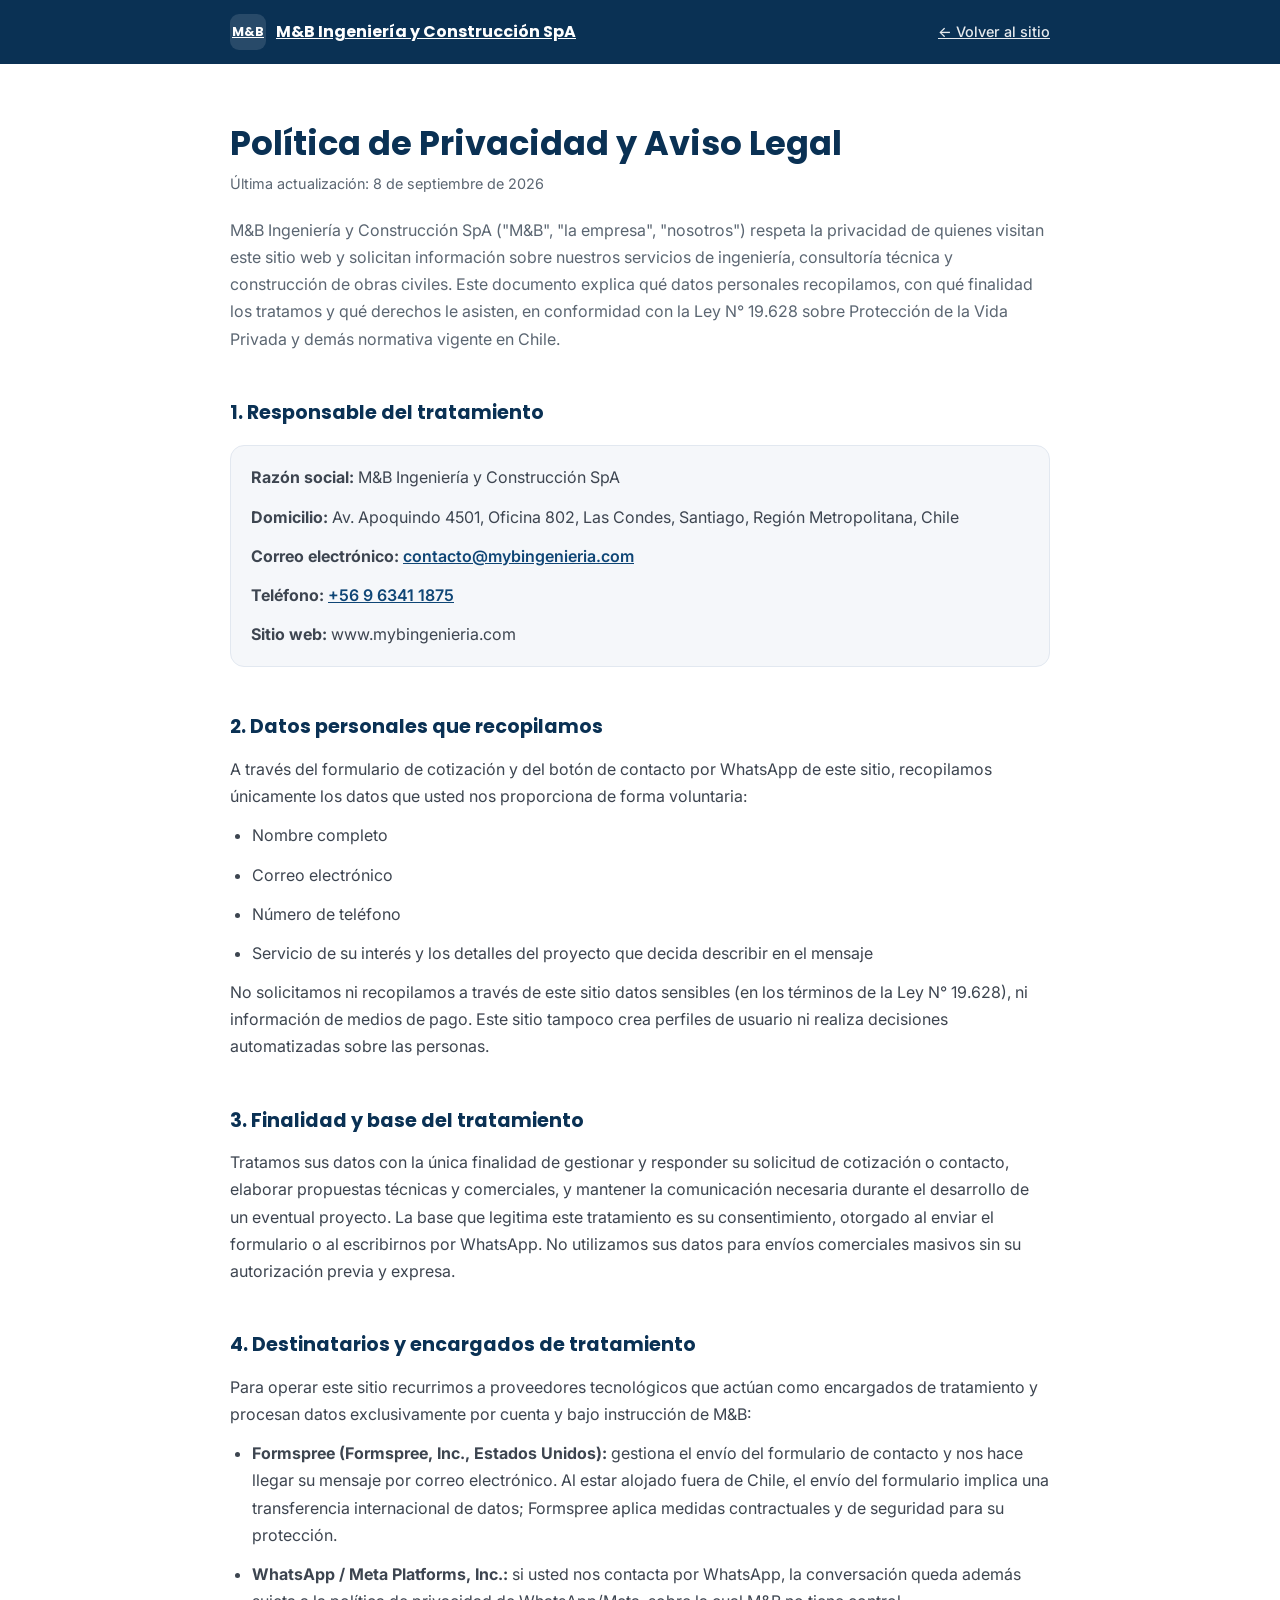
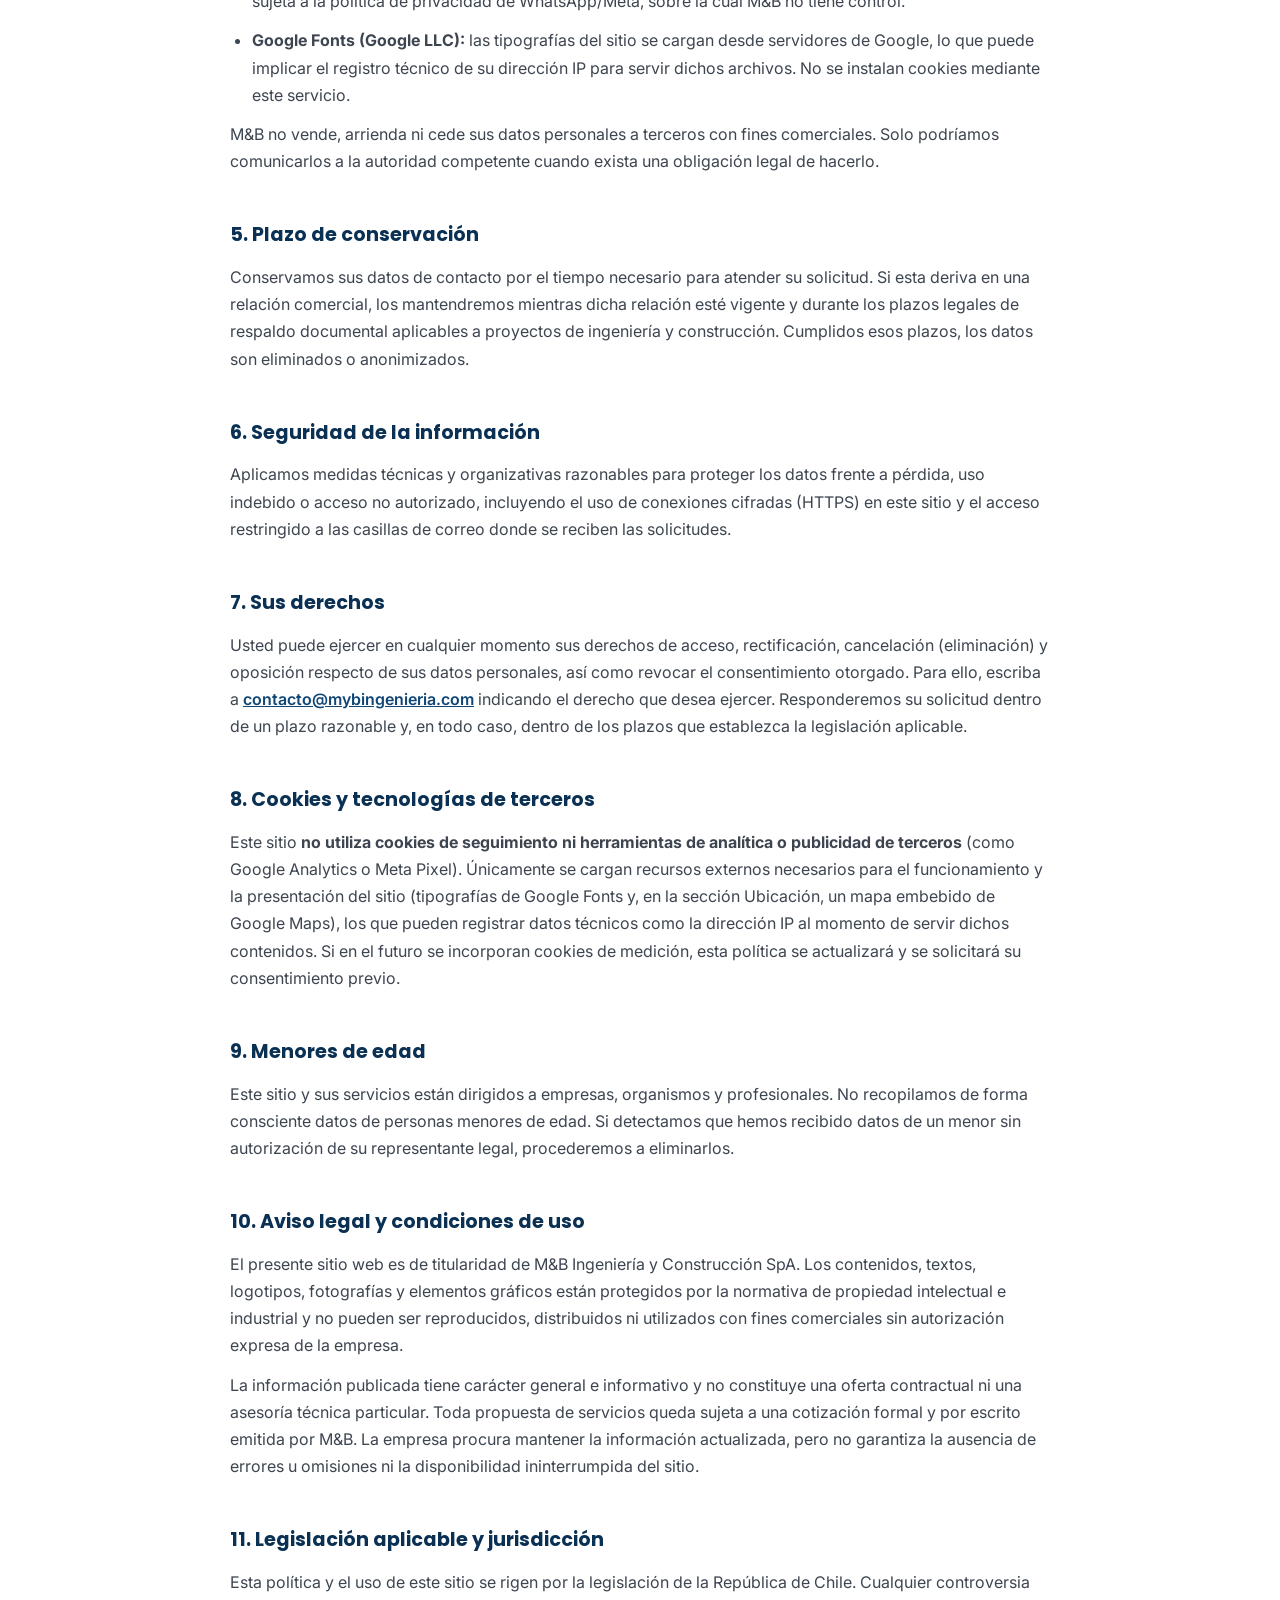
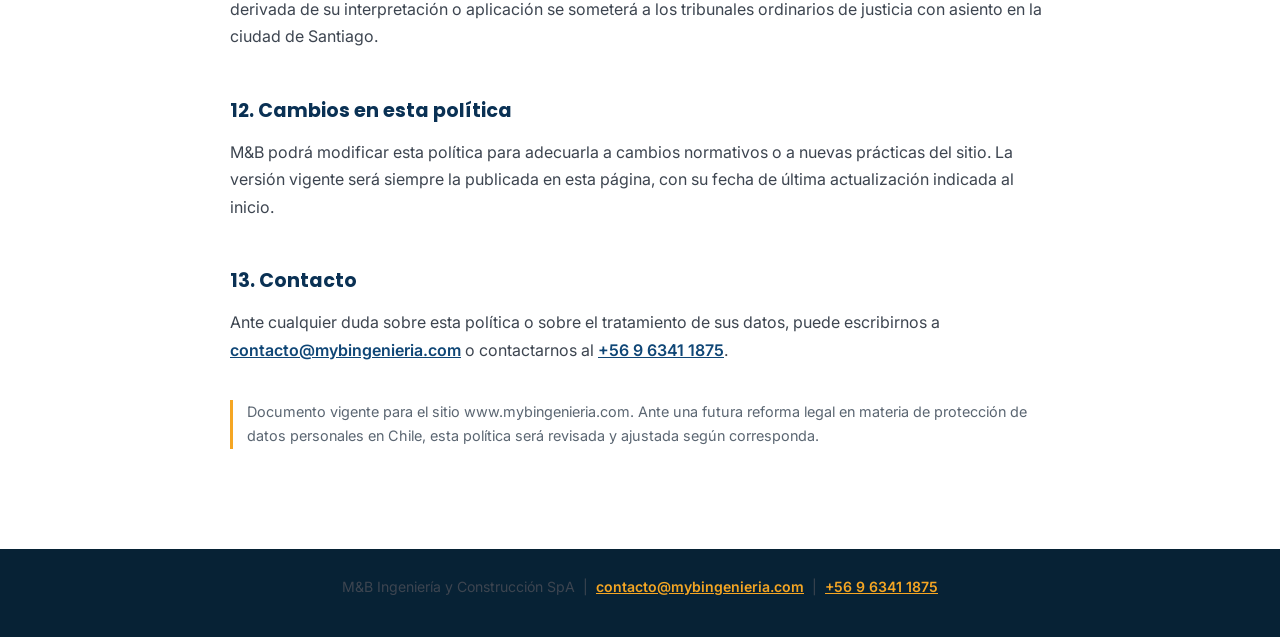
==== privacidad.html @ 041f3636 "feat: sitio web corporativo M&B Ingeniería y Construcción SpA Sitio estático mobile-first orientado " ====
<!DOCTYPE html>
<html lang="es-CL">
<head>
<meta charset="UTF-8">
<meta name="viewport" content="width=device-width, initial-scale=1.0">
<title>Política de Privacidad y Aviso Legal | M&amp;B Ingeniería y Construcción SpA</title>
<meta name="description" content="Política de privacidad, tratamiento de datos personales y aviso legal de M&amp;B Ingeniería y Construcción SpA, conforme a la Ley N° 19.628 de Chile.">
<meta name="robots" content="noindex, follow">
<meta name="theme-color" content="#0A3154">
<link rel="canonical" href="https://www.mybingenieria.com/privacidad.html">

<!-- Favicon (mismo que el sitio principal) -->
<link rel="icon" href="data:image/svg+xml,%3Csvg xmlns='http://www.w3.org/2000/svg' viewBox='0 0 64 64'%3E%3Crect width='64' height='64' rx='12' fill='%230A3154'/%3E%3Ctext x='50%25' y='50%25' dy='.1em' text-anchor='middle' dominant-baseline='middle' font-family='Montserrat,Arial,sans-serif' font-size='26' font-weight='700' fill='%23FFFFFF'%3EM%26B%3C/text%3E%3C/svg%3E">

<link rel="preconnect" href="https://fonts.googleapis.com">
<link rel="preconnect" href="https://fonts.gstatic.com" crossorigin>
<link href="https://fonts.googleapis.com/css2?family=Poppins:wght@600;700&family=Inter:wght@400;500;600&display=swap" rel="stylesheet">

<style>
  :root{
    --azul:#0A3154;--azul-900:#072235;--azul-700:#0F4676;
    --acento:#F5A623;--acento-600:#d98d0c;
    --gris-claro:#F5F7FA;--gris-borde:#E2E8F0;
    --texto:#333;--texto-suave:#5b6672;
    --f-titulo:'Poppins','Montserrat',Arial,sans-serif;
    --f-cuerpo:'Inter','Open Sans',Arial,sans-serif;
    --max:860px;--radio:14px;
  }
  *,*::before,*::after{margin:0;padding:0;box-sizing:border-box}
  html{scroll-behavior:smooth;-webkit-text-size-adjust:100%}
  body{font-family:var(--f-cuerpo);color:var(--texto);line-height:1.7;background:#fff;font-size:16px}
  a{color:var(--azul-700);font-weight:600}
  a:hover{color:var(--acento-600)}
  .container{width:100%;max-width:var(--max);margin:0 auto;padding:0 20px}

  /* Header */
  .site-header{background:var(--azul);color:#fff;position:sticky;top:0;z-index:10}
  .site-header .container{display:flex;align-items:center;justify-content:space-between;gap:16px;min-height:64px}
  .brand{display:flex;align-items:center;gap:10px;color:#fff;font-family:var(--f-titulo);font-weight:700;font-size:1rem}
  .brand__mark{width:36px;height:36px;flex:0 0 36px;border-radius:9px;background:rgba(255,255,255,.12);
    display:flex;align-items:center;justify-content:center;font-size:.8rem}
  .back{color:#fff;font-weight:500;font-size:.9rem;opacity:.9;white-space:nowrap}
  .back:hover{color:var(--acento);opacity:1}

  /* Contenido */
  main{padding:48px 0 72px}
  h1{font-family:var(--f-titulo);color:var(--azul);font-size:1.8rem;line-height:1.2;margin-bottom:8px}
  .updated{color:var(--texto-suave);font-size:.9rem;margin-bottom:8px}
  .intro{color:var(--texto-suave);margin:20px 0 8px}
  h2{font-family:var(--f-titulo);color:var(--azul);font-size:1.2rem;margin:36px 0 12px;padding-top:8px}
  p,li{margin-bottom:12px;color:#3d4550}
  ul{padding-left:22px;margin-bottom:12px}
  .card{background:var(--gris-claro);border:1px solid var(--gris-borde);border-radius:var(--radio);padding:18px 20px;margin:16px 0}
  .card p:last-child{margin-bottom:0}
  .note{font-size:.9rem;color:var(--texto-suave);border-left:3px solid var(--acento);padding-left:14px;margin-top:36px}

  /* Footer */
  .site-footer{background:var(--azul-900);color:rgba(255,255,255,.8);text-align:center;padding:26px 20px;font-size:.88rem}
  .site-footer a{color:var(--acento)}

  @media (min-width:768px){
    h1{font-size:2.1rem}
    main{padding:60px 0 88px}
  }
  @media (prefers-reduced-motion:reduce){html{scroll-behavior:auto}}
</style>
</head>
<body>

<header class="site-header">
  <div class="container">
    <a class="brand" href="index.html">
      <span class="brand__mark" aria-hidden="true">M&amp;B</span>
      M&amp;B Ingeniería y Construcción SpA
    </a>
    <a class="back" href="index.html">&larr; Volver al sitio</a>
  </div>
</header>

<main>
  <div class="container">

    <h1>Política de Privacidad y Aviso Legal</h1>
    <p class="updated">Última actualización: 8 de septiembre de 2026</p>

    <p class="intro">
      M&amp;B Ingeniería y Construcción SpA ("M&amp;B", "la empresa", "nosotros") respeta la
      privacidad de quienes visitan este sitio web y solicitan información sobre nuestros
      servicios de ingeniería, consultoría técnica y construcción de obras civiles. Este
      documento explica qué datos personales recopilamos, con qué finalidad los tratamos y
      qué derechos le asisten, en conformidad con la Ley N° 19.628 sobre Protección de la
      Vida Privada y demás normativa vigente en Chile.
    </p>

    <h2>1. Responsable del tratamiento</h2>
    <div class="card">
      <p><strong>Razón social:</strong> M&amp;B Ingeniería y Construcción SpA</p>
      <p><strong>Domicilio:</strong> Av. Apoquindo 4501, Oficina 802, Las Condes, Santiago, Región Metropolitana, Chile</p>
      <p><strong>Correo electrónico:</strong> <a href="mailto:contacto@mybingenieria.com">contacto@mybingenieria.com</a></p>
      <p><strong>Teléfono:</strong> <a href="tel:+56963411875">+56 9 6341 1875</a></p>
      <p><strong>Sitio web:</strong> www.mybingenieria.com</p>
    </div>

    <h2>2. Datos personales que recopilamos</h2>
    <p>
      A través del formulario de cotización y del botón de contacto por WhatsApp de este
      sitio, recopilamos únicamente los datos que usted nos proporciona de forma voluntaria:
    </p>
    <ul>
      <li>Nombre completo</li>
      <li>Correo electrónico</li>
      <li>Número de teléfono</li>
      <li>Servicio de su interés y los detalles del proyecto que decida describir en el mensaje</li>
    </ul>
    <p>
      No solicitamos ni recopilamos a través de este sitio datos sensibles (en los términos
      de la Ley N° 19.628), ni información de medios de pago. Este sitio tampoco crea perfiles
      de usuario ni realiza decisiones automatizadas sobre las personas.
    </p>

    <h2>3. Finalidad y base del tratamiento</h2>
    <p>
      Tratamos sus datos con la única finalidad de gestionar y responder su solicitud de
      cotización o contacto, elaborar propuestas técnicas y comerciales, y mantener la
      comunicación necesaria durante el desarrollo de un eventual proyecto. La base que
      legitima este tratamiento es su consentimiento, otorgado al enviar el formulario o al
      escribirnos por WhatsApp. No utilizamos sus datos para envíos comerciales masivos sin
      su autorización previa y expresa.
    </p>

    <h2>4. Destinatarios y encargados de tratamiento</h2>
    <p>
      Para operar este sitio recurrimos a proveedores tecnológicos que actúan como encargados
      de tratamiento y procesan datos exclusivamente por cuenta y bajo instrucción de M&amp;B:
    </p>
    <ul>
      <li>
        <strong>Formspree (Formspree, Inc., Estados Unidos):</strong> gestiona el envío del
        formulario de contacto y nos hace llegar su mensaje por correo electrónico. Al estar
        alojado fuera de Chile, el envío del formulario implica una transferencia internacional
        de datos; Formspree aplica medidas contractuales y de seguridad para su protección.
      </li>
      <li>
        <strong>WhatsApp / Meta Platforms, Inc.:</strong> si usted nos contacta por WhatsApp,
        la conversación queda además sujeta a la política de privacidad de WhatsApp/Meta,
        sobre la cual M&amp;B no tiene control.
      </li>
      <li>
        <strong>Google Fonts (Google LLC):</strong> las tipografías del sitio se cargan desde
        servidores de Google, lo que puede implicar el registro técnico de su dirección IP
        para servir dichos archivos. No se instalan cookies mediante este servicio.
      </li>
    </ul>
    <p>
      M&amp;B no vende, arrienda ni cede sus datos personales a terceros con fines comerciales.
      Solo podríamos comunicarlos a la autoridad competente cuando exista una obligación legal
      de hacerlo.
    </p>

    <h2>5. Plazo de conservación</h2>
    <p>
      Conservamos sus datos de contacto por el tiempo necesario para atender su solicitud. Si
      esta deriva en una relación comercial, los mantendremos mientras dicha relación esté
      vigente y durante los plazos legales de respaldo documental aplicables a proyectos de
      ingeniería y construcción. Cumplidos esos plazos, los datos son eliminados o anonimizados.
    </p>

    <h2>6. Seguridad de la información</h2>
    <p>
      Aplicamos medidas técnicas y organizativas razonables para proteger los datos frente a
      pérdida, uso indebido o acceso no autorizado, incluyendo el uso de conexiones cifradas
      (HTTPS) en este sitio y el acceso restringido a las casillas de correo donde se reciben
      las solicitudes.
    </p>

    <h2>7. Sus derechos</h2>
    <p>
      Usted puede ejercer en cualquier momento sus derechos de acceso, rectificación,
      cancelación (eliminación) y oposición respecto de sus datos personales, así como
      revocar el consentimiento otorgado. Para ello, escriba a
      <a href="mailto:contacto@mybingenieria.com">contacto@mybingenieria.com</a> indicando el
      derecho que desea ejercer. Responderemos su solicitud dentro de un plazo razonable y,
      en todo caso, dentro de los plazos que establezca la legislación aplicable.
    </p>

    <h2>8. Cookies y tecnologías de terceros</h2>
    <p>
      Este sitio <strong>no utiliza cookies de seguimiento ni herramientas de analítica o
      publicidad de terceros</strong> (como Google Analytics o Meta Pixel). Únicamente se
      cargan recursos externos necesarios para el funcionamiento y la presentación del sitio
      (tipografías de Google Fonts y, en la sección Ubicación, un mapa embebido de Google
      Maps), los que pueden registrar datos técnicos como la dirección IP al momento de
      servir dichos contenidos. Si en el futuro se incorporan cookies de medición, esta
      política se actualizará y se solicitará su consentimiento previo.
    </p>

    <h2>9. Menores de edad</h2>
    <p>
      Este sitio y sus servicios están dirigidos a empresas, organismos y profesionales. No
      recopilamos de forma consciente datos de personas menores de edad. Si detectamos que
      hemos recibido datos de un menor sin autorización de su representante legal, procederemos
      a eliminarlos.
    </p>

    <h2>10. Aviso legal y condiciones de uso</h2>
    <p>
      El presente sitio web es de titularidad de M&amp;B Ingeniería y Construcción SpA. Los
      contenidos, textos, logotipos, fotografías y elementos gráficos están protegidos por la
      normativa de propiedad intelectual e industrial y no pueden ser reproducidos,
      distribuidos ni utilizados con fines comerciales sin autorización expresa de la empresa.
    </p>
    <p>
      La información publicada tiene carácter general e informativo y no constituye una oferta
      contractual ni una asesoría técnica particular. Toda propuesta de servicios queda sujeta
      a una cotización formal y por escrito emitida por M&amp;B. La empresa procura mantener la
      información actualizada, pero no garantiza la ausencia de errores u omisiones ni la
      disponibilidad ininterrumpida del sitio.
    </p>

    <h2>11. Legislación aplicable y jurisdicción</h2>
    <p>
      Esta política y el uso de este sitio se rigen por la legislación de la República de
      Chile. Cualquier controversia derivada de su interpretación o aplicación se someterá a
      los tribunales ordinarios de justicia con asiento en la ciudad de Santiago.
    </p>

    <h2>12. Cambios en esta política</h2>
    <p>
      M&amp;B podrá modificar esta política para adecuarla a cambios normativos o a nuevas
      prácticas del sitio. La versión vigente será siempre la publicada en esta página, con
      su fecha de última actualización indicada al inicio.
    </p>

    <h2>13. Contacto</h2>
    <p>
      Ante cualquier duda sobre esta política o sobre el tratamiento de sus datos, puede
      escribirnos a <a href="mailto:contacto@mybingenieria.com">contacto@mybingenieria.com</a>
      o contactarnos al <a href="https://wa.me/56963411875" target="_blank" rel="noopener">+56 9 6341 1875</a>.
    </p>

    <p class="note">
      Documento vigente para el sitio www.mybingenieria.com. Ante una futura reforma legal en
      materia de protección de datos personales en Chile, esta política será revisada y
      ajustada según corresponda.
    </p>

  </div>
</main>

<footer class="site-footer">
  <p>
    M&amp;B Ingeniería y Construcción SpA &nbsp;|&nbsp;
    <a href="mailto:contacto@mybingenieria.com">contacto@mybingenieria.com</a> &nbsp;|&nbsp;
    <a href="tel:+56963411875">+56 9 6341 1875</a>
  </p>
</footer>

</body>
</html>
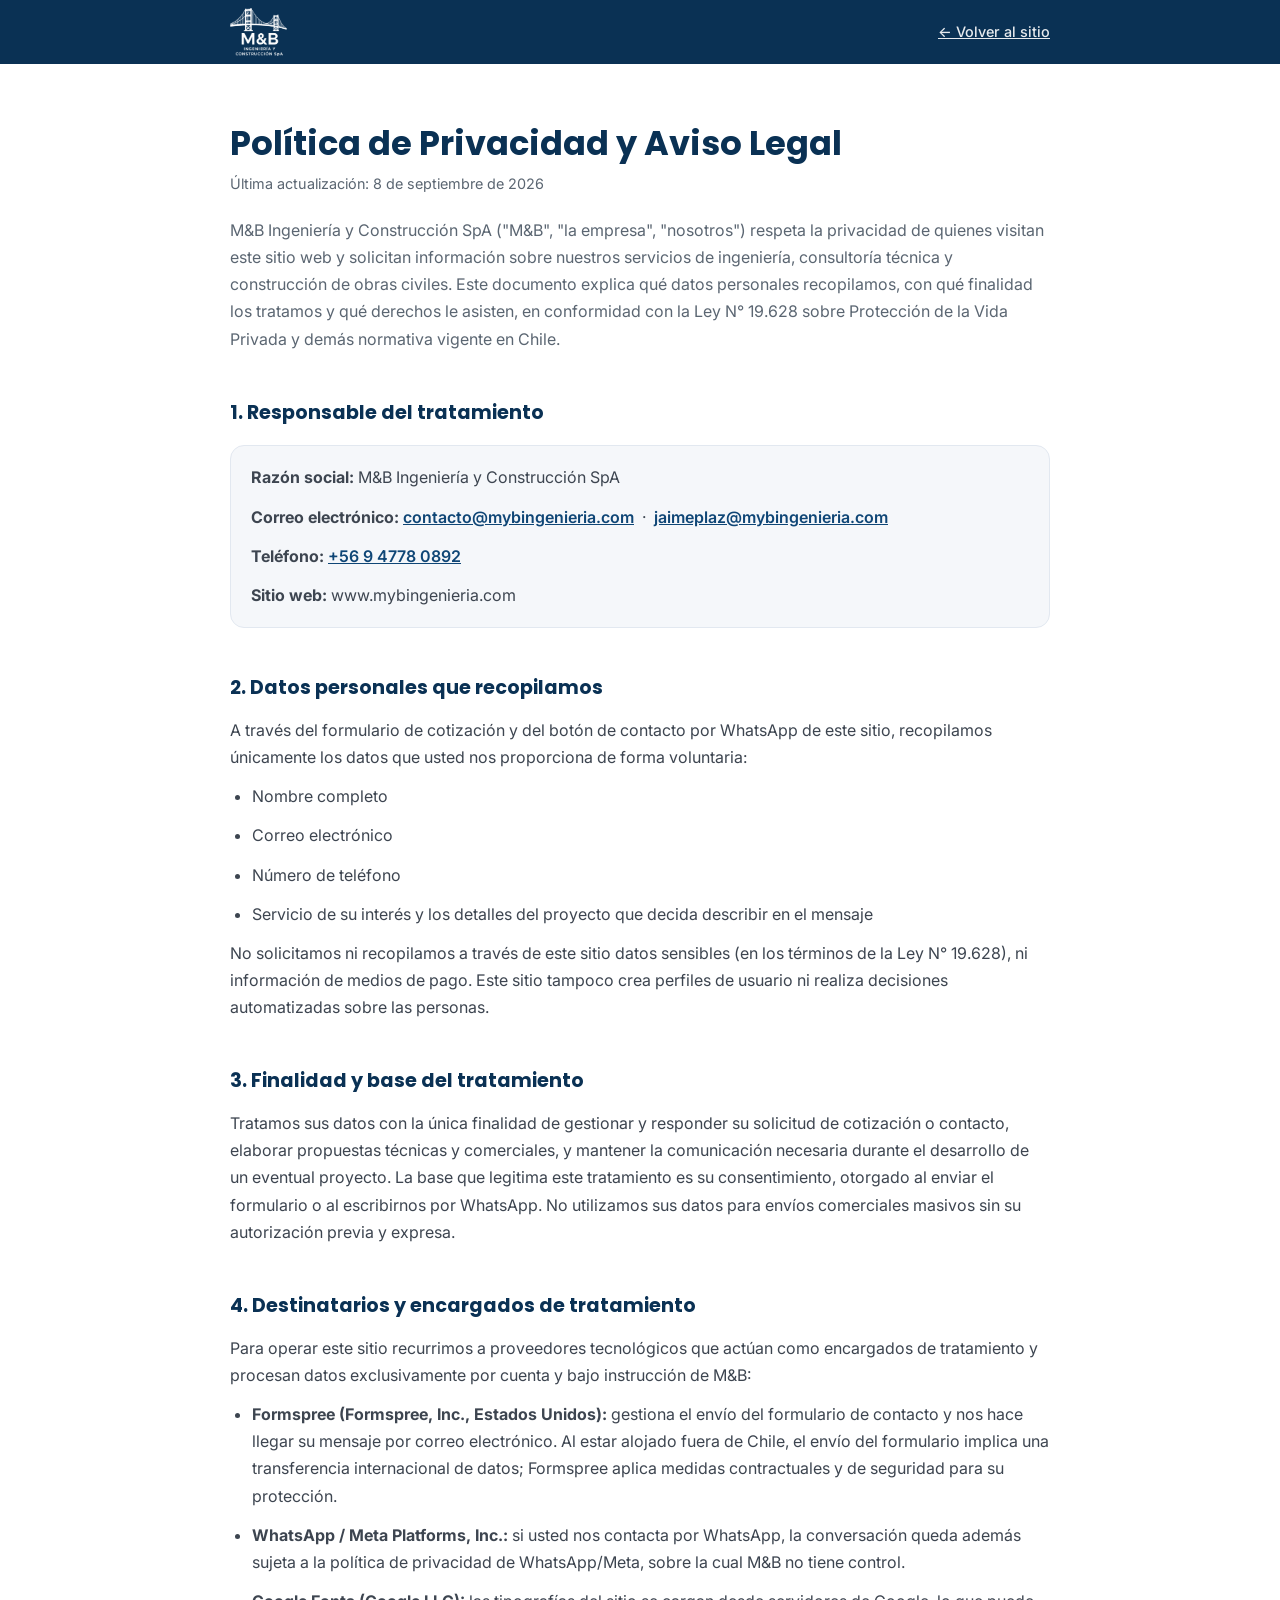
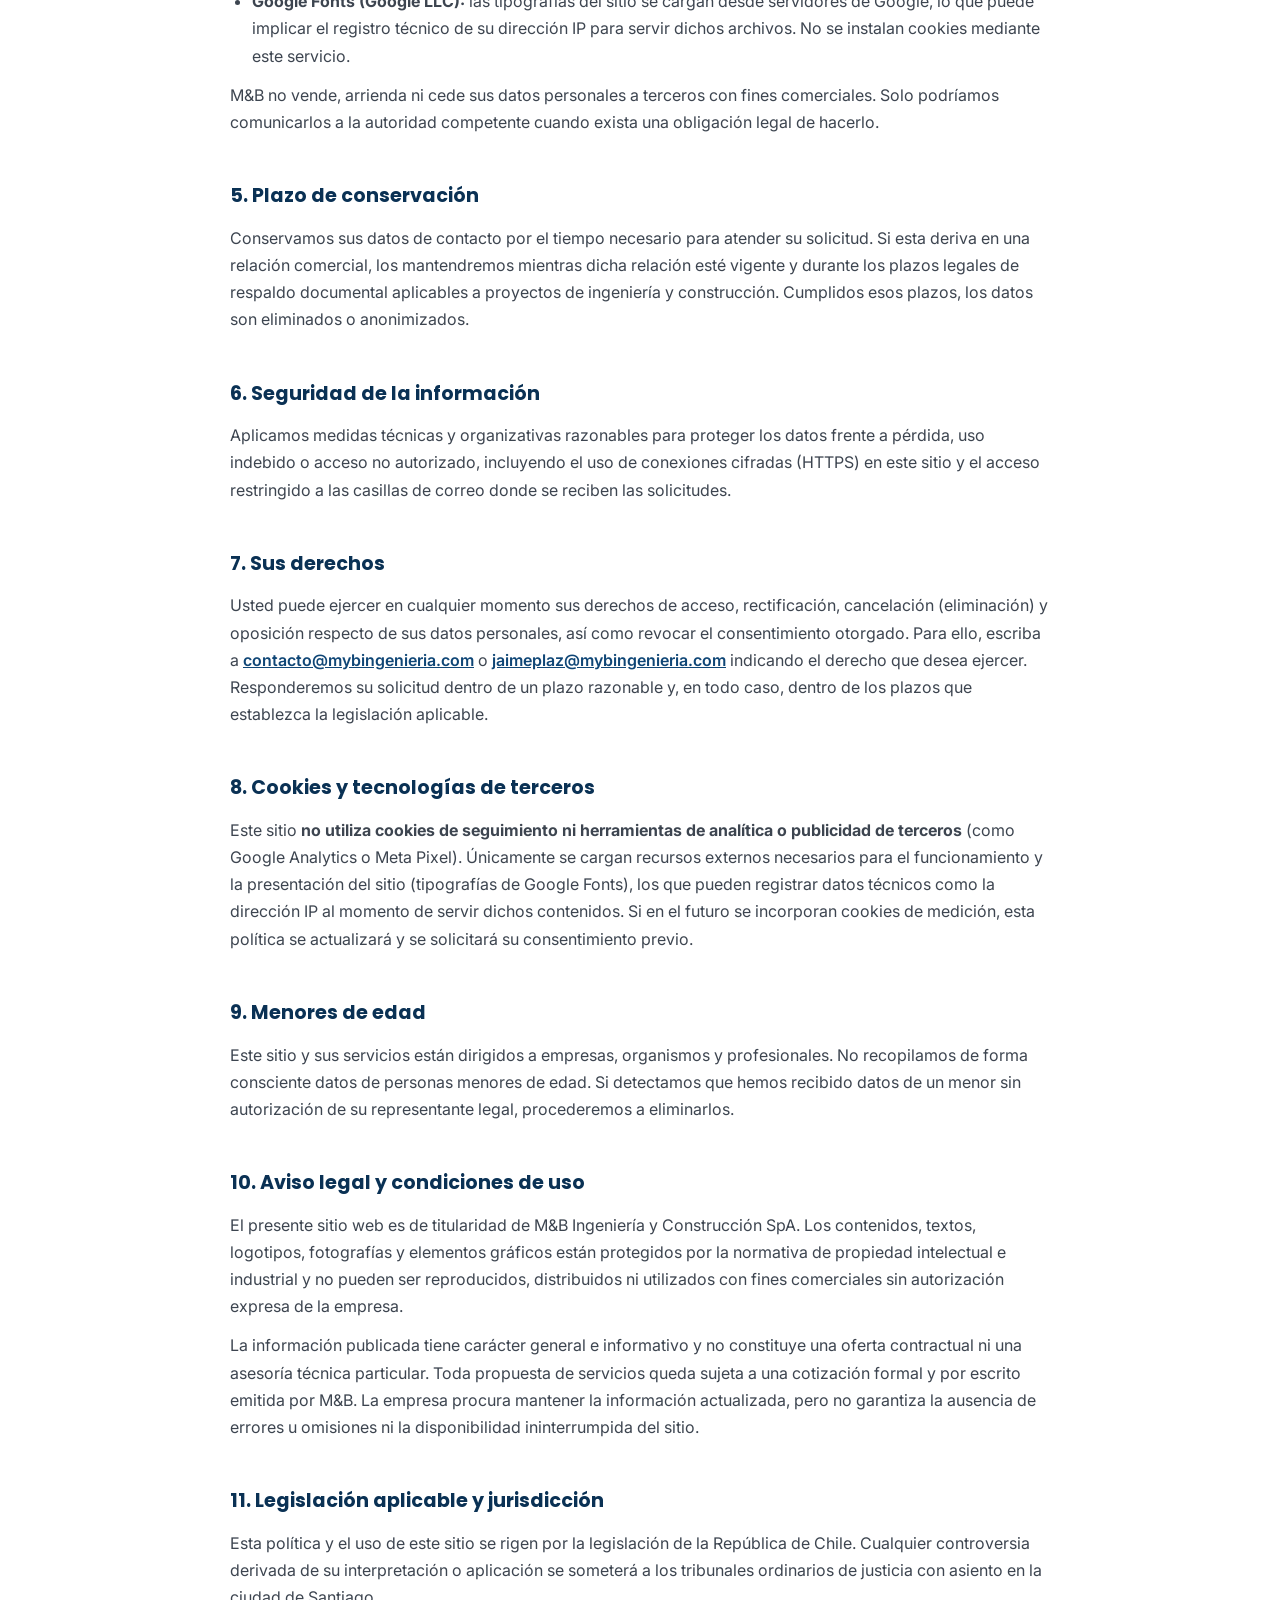
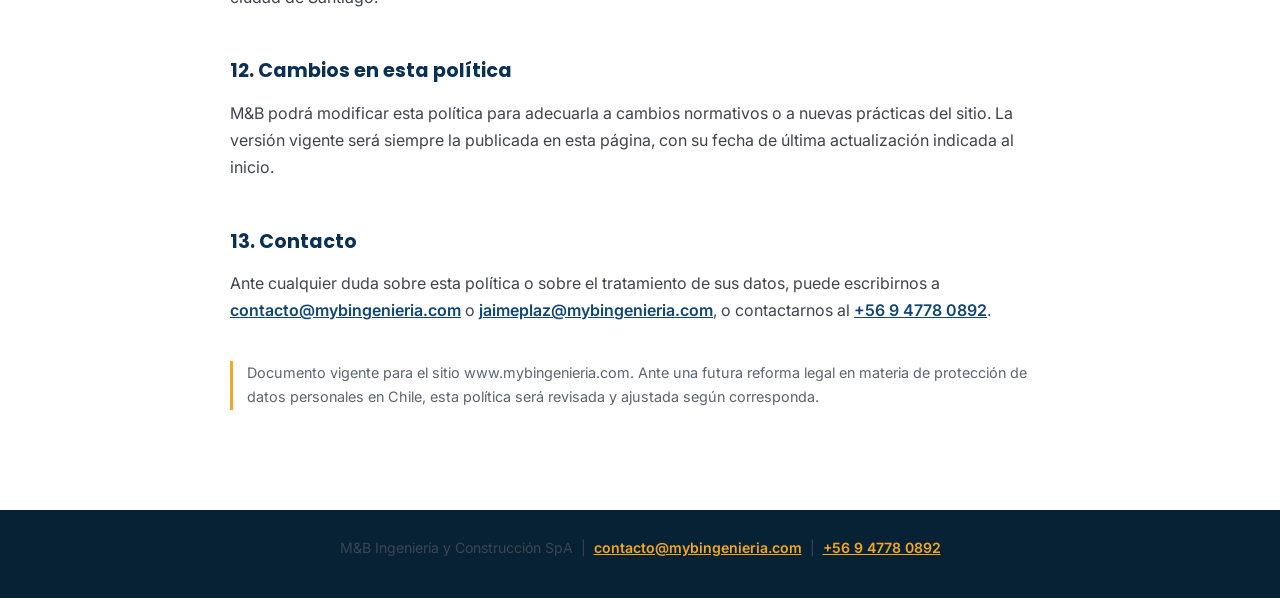
==== commit 4ddc3f8e: "feat: actualización integral de contenido, marca y estilo - Contacto real: teléfono +56 9 4778 0892 " ====
--- a/privacidad.html
+++ b/privacidad.html
@@ -37,8 +37,7 @@
   .site-header{background:var(--azul);color:#fff;position:sticky;top:0;z-index:10}
   .site-header .container{display:flex;align-items:center;justify-content:space-between;gap:16px;min-height:64px}
   .brand{display:flex;align-items:center;gap:10px;color:#fff;font-family:var(--f-titulo);font-weight:700;font-size:1rem}
-  .brand__mark{width:36px;height:36px;flex:0 0 36px;border-radius:9px;background:rgba(255,255,255,.12);
-    display:flex;align-items:center;justify-content:center;font-size:.8rem}
+  .brand__logo{height:48px;width:auto;display:block;filter:brightness(0) invert(1)}
   .back{color:#fff;font-weight:500;font-size:.9rem;opacity:.9;white-space:nowrap}
   .back:hover{color:var(--acento);opacity:1}
 
@@ -69,9 +68,9 @@
 
 <header class="site-header">
   <div class="container">
-    <a class="brand" href="index.html">
-      <span class="brand__mark" aria-hidden="true">M&amp;B</span>
-      M&amp;B Ingeniería y Construcción SpA
+    <a class="brand" href="index.html" aria-label="M&amp;B Ingeniería y Construcción — Inicio">
+      <img class="brand__logo" src="logo-myb.png" width="640" height="535"
+           alt="M&amp;B Ingeniería y Construcción SpA">
     </a>
     <a class="back" href="index.html">&larr; Volver al sitio</a>
   </div>
@@ -95,9 +94,8 @@
     <h2>1. Responsable del tratamiento</h2>
     <div class="card">
       <p><strong>Razón social:</strong> M&amp;B Ingeniería y Construcción SpA</p>
-      <p><strong>Domicilio:</strong> Av. Apoquindo 4501, Oficina 802, Las Condes, Santiago, Región Metropolitana, Chile</p>
-      <p><strong>Correo electrónico:</strong> <a href="mailto:contacto@mybingenieria.com">contacto@mybingenieria.com</a></p>
-      <p><strong>Teléfono:</strong> <a href="tel:+56963411875">+56 9 6341 1875</a></p>
+      <p><strong>Correo electrónico:</strong> <a href="mailto:contacto@mybingenieria.com">contacto@mybingenieria.com</a> &nbsp;·&nbsp; <a href="mailto:jaimeplaz@mybingenieria.com">jaimeplaz@mybingenieria.com</a></p>
+      <p><strong>Teléfono:</strong> <a href="tel:+56947780892">+56 9 4778 0892</a></p>
       <p><strong>Sitio web:</strong> www.mybingenieria.com</p>
     </div>
 
@@ -178,7 +176,8 @@
       Usted puede ejercer en cualquier momento sus derechos de acceso, rectificación,
       cancelación (eliminación) y oposición respecto de sus datos personales, así como
       revocar el consentimiento otorgado. Para ello, escriba a
-      <a href="mailto:contacto@mybingenieria.com">contacto@mybingenieria.com</a> indicando el
+      <a href="mailto:contacto@mybingenieria.com">contacto@mybingenieria.com</a> o
+      <a href="mailto:jaimeplaz@mybingenieria.com">jaimeplaz@mybingenieria.com</a> indicando el
       derecho que desea ejercer. Responderemos su solicitud dentro de un plazo razonable y,
       en todo caso, dentro de los plazos que establezca la legislación aplicable.
     </p>
@@ -188,10 +187,10 @@
       Este sitio <strong>no utiliza cookies de seguimiento ni herramientas de analítica o
       publicidad de terceros</strong> (como Google Analytics o Meta Pixel). Únicamente se
       cargan recursos externos necesarios para el funcionamiento y la presentación del sitio
-      (tipografías de Google Fonts y, en la sección Ubicación, un mapa embebido de Google
-      Maps), los que pueden registrar datos técnicos como la dirección IP al momento de
-      servir dichos contenidos. Si en el futuro se incorporan cookies de medición, esta
-      política se actualizará y se solicitará su consentimiento previo.
+      (tipografías de Google Fonts), los que pueden registrar datos técnicos como la
+      dirección IP al momento de servir dichos contenidos. Si en el futuro se incorporan
+      cookies de medición, esta política se actualizará y se solicitará su consentimiento
+      previo.
     </p>
 
     <h2>9. Menores de edad</h2>
@@ -234,8 +233,9 @@
     <h2>13. Contacto</h2>
     <p>
       Ante cualquier duda sobre esta política o sobre el tratamiento de sus datos, puede
-      escribirnos a <a href="mailto:contacto@mybingenieria.com">contacto@mybingenieria.com</a>
-      o contactarnos al <a href="https://wa.me/56963411875" target="_blank" rel="noopener">+56 9 6341 1875</a>.
+      escribirnos a <a href="mailto:contacto@mybingenieria.com">contacto@mybingenieria.com</a> o
+      <a href="mailto:jaimeplaz@mybingenieria.com">jaimeplaz@mybingenieria.com</a>, o contactarnos
+      al <a href="https://wa.me/56947780892" target="_blank" rel="noopener">+56 9 4778 0892</a>.
     </p>
 
     <p class="note">
@@ -251,7 +251,7 @@
   <p>
     M&amp;B Ingeniería y Construcción SpA &nbsp;|&nbsp;
     <a href="mailto:contacto@mybingenieria.com">contacto@mybingenieria.com</a> &nbsp;|&nbsp;
-    <a href="tel:+56963411875">+56 9 6341 1875</a>
+    <a href="tel:+56947780892">+56 9 4778 0892</a>
   </p>
 </footer>
 
